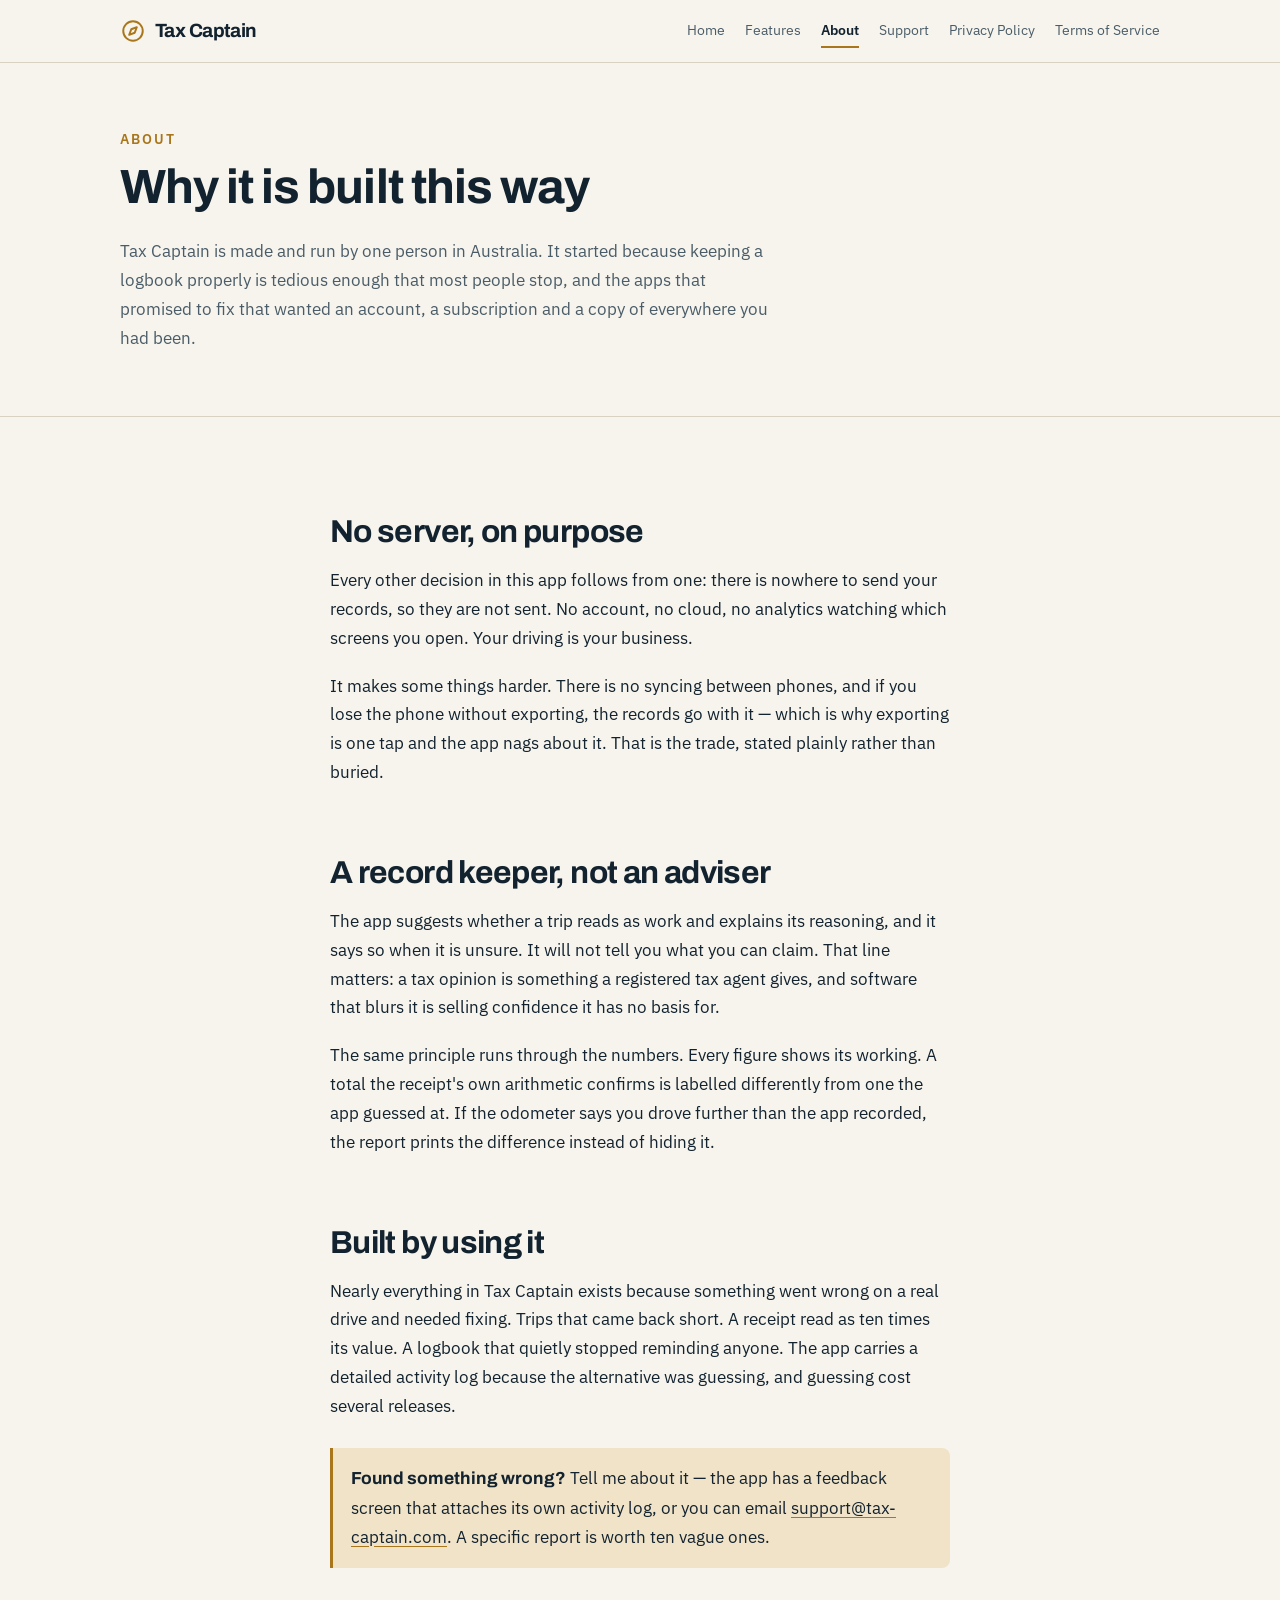
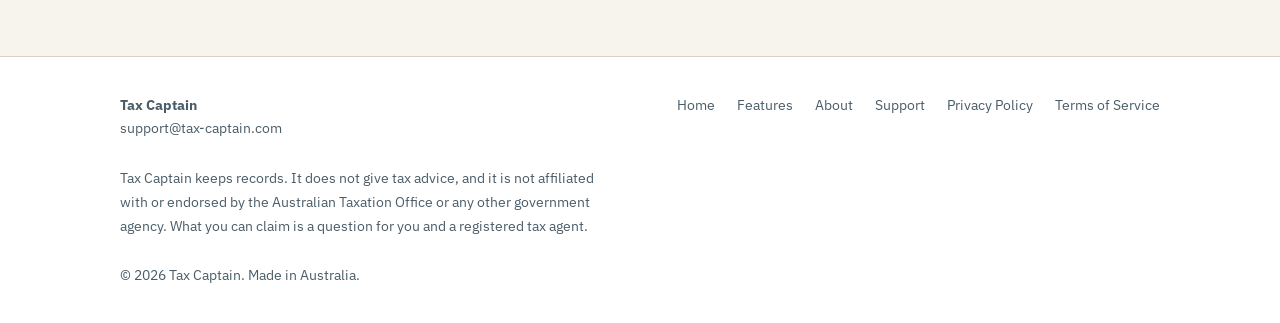
==== about.html @ 71556b91 "Tax Captain website" ====
<!doctype html>
<html lang="en-AU">
<head>
<meta charset="utf-8">
<meta name="viewport" content="width=device-width, initial-scale=1">
<title>About — Tax Captain</title>
<meta name="description" content="Who makes Tax Captain and why it is built the way it is.">
<link rel="canonical" href="https://tax-captain.com/about.html">
<link rel="preconnect" href="https://fonts.googleapis.com">
<link rel="preconnect" href="https://fonts.gstatic.com" crossorigin>
<link rel="stylesheet" href="https://fonts.googleapis.com/css2?family=Archivo:wght@600;700&family=IBM+Plex+Sans:wght@400;600&display=swap">
<link rel="stylesheet" href="styles.css">
</head>
<body>

<header class="masthead">
  <div class="wrap">
    <a class="brand" href="index.html">
      <svg viewBox="0 0 24 24" fill="none" stroke="currentColor" stroke-width="1.8"
           stroke-linecap="round" stroke-linejoin="round" aria-hidden="true">
        <circle cx="12" cy="12" r="9"/>
        <path d="M15.5 8.5 13.6 13.6 8.5 15.5l1.9-5.1z"/>
      </svg>
      Tax Captain
    </a>
    <nav class="nav" aria-label="Main">
      <a href="index.html">Home</a>
      <a href="features.html">Features</a>
      <a href="about.html" aria-current="page">About</a>
      <a href="support.html">Support</a>
      <a href="privacy.html">Privacy Policy</a>
      <a href="terms.html">Terms of Service</a>
    </nav>
  </div>
</header>

<main>

<div class="page-head">
  <div class="wrap">
    <p class="kicker">About</p>
    <h1>Why it is built this way</h1>
    <p>
      Tax Captain is made and run by one person in Australia. It started
      because keeping a logbook properly is tedious enough that most people
      stop, and the apps that promised to fix that wanted an account, a
      subscription and a copy of everywhere you had been.
    </p>
  </div>
</div>

<section>
  <div class="wrap prose">
    <h2>No server, on purpose</h2>
    <p>
      Every other decision in this app follows from one: there is nowhere to
      send your records, so they are not sent. No account, no cloud, no
      analytics watching which screens you open. Your driving is your
      business.
    </p>
    <p>
      It makes some things harder. There is no syncing between phones, and if
      you lose the phone without exporting, the records go with it — which is
      why exporting is one tap and the app nags about it. That is the trade,
      stated plainly rather than buried.
    </p>

    <h2>A record keeper, not an adviser</h2>
    <p>
      The app suggests whether a trip reads as work and explains its
      reasoning, and it says so when it is unsure. It will not tell you what
      you can claim. That line matters: a tax opinion is something a
      registered tax agent gives, and software that blurs it is selling
      confidence it has no basis for.
    </p>
    <p>
      The same principle runs through the numbers. Every figure shows its
      working. A total the receipt's own arithmetic confirms is labelled
      differently from one the app guessed at. If the odometer says you drove
      further than the app recorded, the report prints the difference instead
      of hiding it.
    </p>

    <h2>Built by using it</h2>
    <p>
      Nearly everything in Tax Captain exists because something went wrong on
      a real drive and needed fixing. Trips that came back short. A receipt
      read as ten times its value. A logbook that quietly stopped reminding
      anyone. The app carries a detailed activity log because the alternative
      was guessing, and guessing cost several releases.
    </p>

    <div class="note">
      <p>
        <strong>Found something wrong?</strong> Tell me about it — the app has
        a feedback screen that attaches its own activity log, or you can email
        <a href="mailto:support@tax-captain.com">support@tax-captain.com</a>.
        A specific report is worth ten vague ones.
      </p>
    </div>
  </div>
</section>

</main>
<footer>
  <div class="wrap">
    <div class="cols">
      <div>
        <strong>Tax Captain</strong><br>
        <a href="mailto:support@tax-captain.com">support@tax-captain.com</a>
      </div>
      <nav aria-label="Footer">
        <a href="index.html">Home</a>
        <a href="features.html">Features</a>
        <a href="about.html">About</a>
        <a href="support.html">Support</a>
        <a href="privacy.html">Privacy Policy</a>
        <a href="terms.html">Terms of Service</a>
      </nav>
    </div>
    <p class="fine">
      Tax Captain keeps records. It does not give tax advice, and it is not
      affiliated with or endorsed by the Australian Taxation Office or any
      other government agency. What you can claim is a question for you and a
      registered tax agent.
    </p>
    <p class="fine">&copy; 2026 Tax Captain. Made in Australia.</p>
  </div>
</footer>

</body>
</html>
---- styles.css ----
/* Tax Captain — one stylesheet for the whole site.
   ------------------------------------------------------------------
   The look is a ship's log: a paper ground, hairline rules, navy ink
   and one brass accent used sparingly. A captain keeping the log is
   the oldest version of what this app does, so the site is set like a
   logbook page rather than like a SaaS landing page. */

:root {
  --ink:        #12222F;
  --ink-soft:   #4A5C68;
  --paper:      #F7F4ED;
  --paper-2:    #FFFFFF;
  --rule:       #D9D2C4;
  --brass:      #A9761B;
  --brass-soft: #F0E3C8;
  --navy:       #0E2233;

  --measure: 66ch;
  --wide: 1080px;

  --step--1: clamp(0.82rem, 0.79rem + 0.15vw, 0.9rem);
  --step-0:  clamp(1rem, 0.96rem + 0.2vw, 1.09rem);
  --step-1:  clamp(1.2rem, 1.12rem + 0.4vw, 1.45rem);
  --step-2:  clamp(1.5rem, 1.34rem + 0.8vw, 2rem);
  --step-3:  clamp(1.95rem, 1.6rem + 1.75vw, 3.1rem);
}

@media (prefers-color-scheme: dark) {
  :root {
    --ink:        #EDE7DA;
    --ink-soft:   #A9B4BD;
    --paper:      #0C1922;
    --paper-2:    #12232F;
    --rule:       #263B49;
    --brass:      #E0AE4E;
    --brass-soft: #2A2013;
    --navy:       #081520;
  }
}

*, *::before, *::after { box-sizing: border-box; }

html { -webkit-text-size-adjust: 100%; }

body {
  margin: 0;
  background: var(--paper);
  color: var(--ink);
  font-family: 'IBM Plex Sans', ui-sans-serif, system-ui, -apple-system,
    'Segoe UI', Roboto, sans-serif;
  font-size: var(--step-0);
  line-height: 1.65;
  -webkit-font-smoothing: antialiased;
}

h1, h2, h3, .brand {
  font-family: Archivo, ui-sans-serif, system-ui, -apple-system, sans-serif;
  font-weight: 700;
  line-height: 1.1;
  letter-spacing: -0.02em;
  text-wrap: balance;
  margin: 0 0 0.5em;
}

h1 { font-size: var(--step-3); }
h2 { font-size: var(--step-2); margin-top: 2.2em; }
h3 { font-size: var(--step-1); margin-top: 1.8em; }

p, ul, ol { margin: 0 0 1.1em; }
ul, ol { padding-left: 1.2em; }
li { margin-bottom: 0.4em; }

a { color: inherit; text-decoration-color: var(--brass); text-underline-offset: 3px; }
a:hover { color: var(--brass); }
a:focus-visible, button:focus-visible {
  outline: 2px solid var(--brass);
  outline-offset: 3px;
  border-radius: 3px;
}

.wrap { width: 100%; max-width: var(--wide); margin-inline: auto; padding-inline: 20px; }
.prose { max-width: var(--measure); }
.prose h2:first-of-type { margin-top: 1.2em; }

/* ---------------------------------------------------------- masthead -- */

.masthead {
  border-bottom: 1px solid var(--rule);
  background: var(--paper);
  position: sticky;
  top: 0;
  z-index: 10;
}

.masthead .wrap {
  display: flex;
  flex-wrap: wrap;
  align-items: center;
  gap: 8px 22px;
  padding-block: 14px;
}

.brand {
  font-size: 1.2rem;
  letter-spacing: -0.03em;
  margin: 0;
  display: inline-flex;
  align-items: center;
  gap: 9px;
  text-decoration: none;
  margin-right: auto;
}

.brand svg { width: 26px; height: 26px; flex: none; color: var(--brass); }

.nav { display: flex; flex-wrap: wrap; gap: 4px 20px; font-size: var(--step--1); }

.nav a {
  text-decoration: none;
  color: var(--ink-soft);
  padding-block: 4px;
  border-bottom: 2px solid transparent;
}

.nav a:hover { color: var(--brass); }

.nav a[aria-current='page'] {
  color: var(--ink);
  border-bottom-color: var(--brass);
  font-weight: 600;
}

/* ------------------------------------------------------------- hero -- */

.hero {
  background: var(--navy);
  color: #F2EDE1;
  padding-block: clamp(56px, 9vw, 104px);
  border-bottom: 1px solid var(--rule);
}

.hero h1 { max-width: 16ch; }
.hero .lede { font-size: var(--step-1); max-width: 46ch; color: #C7D2DA; margin-bottom: 1.4em; }
.hero .rule { width: 72px; height: 3px; background: var(--brass); margin-bottom: 26px; }

.badges { display: flex; flex-wrap: wrap; gap: 10px; font-size: var(--step--1); }

.badge {
  border: 1px solid rgba(233, 222, 200, 0.28);
  border-radius: 999px;
  padding: 5px 13px;
  color: #E4DBC9;
}

/* ------------------------------------------------------------ pages -- */

.page-head {
  border-bottom: 1px solid var(--rule);
  padding-block: clamp(36px, 6vw, 64px);
}

.page-head .kicker {
  font-size: var(--step--1);
  letter-spacing: 0.14em;
  text-transform: uppercase;
  color: var(--brass);
  font-weight: 600;
  margin-bottom: 10px;
}

.page-head p { max-width: var(--measure); color: var(--ink-soft); margin-bottom: 0; }

section { padding-block: clamp(36px, 5vw, 60px); }
section + section { border-top: 1px solid var(--rule); }

/* ------------------------------------------------------------- grid -- */

.cards {
  display: grid;
  gap: 22px;
  grid-template-columns: repeat(auto-fit, minmax(258px, 1fr));
  margin-top: 8px;
}

.card {
  background: var(--paper-2);
  border: 1px solid var(--rule);
  border-radius: 10px;
  padding: 22px;
}

.card h3 { margin-top: 0; font-size: var(--step-1); }
.card p:last-child { margin-bottom: 0; }

.card .num {
  font-family: Archivo, sans-serif;
  font-size: var(--step--1);
  letter-spacing: 0.14em;
  color: var(--brass);
  font-weight: 700;
  display: block;
  margin-bottom: 8px;
}

/* A ledger row: label left, detail right, hairline between. */
.ledger { border-top: 1px solid var(--rule); margin-top: 18px; }

.ledger > div {
  border-bottom: 1px solid var(--rule);
  padding-block: 16px;
  display: grid;
  gap: 4px 28px;
  grid-template-columns: minmax(0, 15rem) minmax(0, 1fr);
}

@media (max-width: 640px) { .ledger > div { grid-template-columns: 1fr; } }

.ledger dt, .ledger .term {
  font-family: Archivo, sans-serif;
  font-weight: 700;
  margin: 0;
}

.ledger dd, .ledger .detail { margin: 0; color: var(--ink-soft); }

.note {
  background: var(--brass-soft);
  border-left: 3px solid var(--brass);
  padding: 16px 18px;
  border-radius: 0 8px 8px 0;
  margin-block: 1.6em;
  max-width: var(--measure);
}

.note p:last-child { margin-bottom: 0; }
.note strong { font-family: Archivo, sans-serif; }

.cta {
  display: inline-block;
  background: var(--brass);
  color: #12222F;
  font-family: Archivo, sans-serif;
  font-weight: 700;
  text-decoration: none;
  padding: 12px 24px;
  border-radius: 8px;
  margin-top: 6px;
}

.cta:hover { color: #12222F; filter: brightness(1.07); }

.updated {
  font-size: var(--step--1);
  color: var(--ink-soft);
  border-top: 1px solid var(--rule);
  padding-top: 14px;
  margin-top: 2.4em;
  max-width: var(--measure);
}

/* ----------------------------------------------------------- footer -- */

footer {
  border-top: 1px solid var(--rule);
  background: var(--paper-2);
  padding-block: 36px;
  font-size: var(--step--1);
  color: var(--ink-soft);
}

footer .cols {
  display: flex;
  flex-wrap: wrap;
  gap: 18px 44px;
  justify-content: space-between;
}

footer nav { display: flex; flex-wrap: wrap; gap: 6px 22px; }
footer a { text-decoration: none; }
footer a:hover { color: var(--brass); }
footer .fine { margin-top: 26px; margin-bottom: 0; max-width: 62ch; }

@media (prefers-reduced-motion: reduce) {
  * { animation: none !important; transition: none !important; }
}

/* On a phone the six nav links wrap to three lines. A sticky header that
   tall eats a third of the screen, so below 700px it scrolls away with the
   rest of the page and the links tighten up. */
@media (max-width: 700px) {
  .masthead { position: static; }
  .nav { gap: 2px 16px; }
}
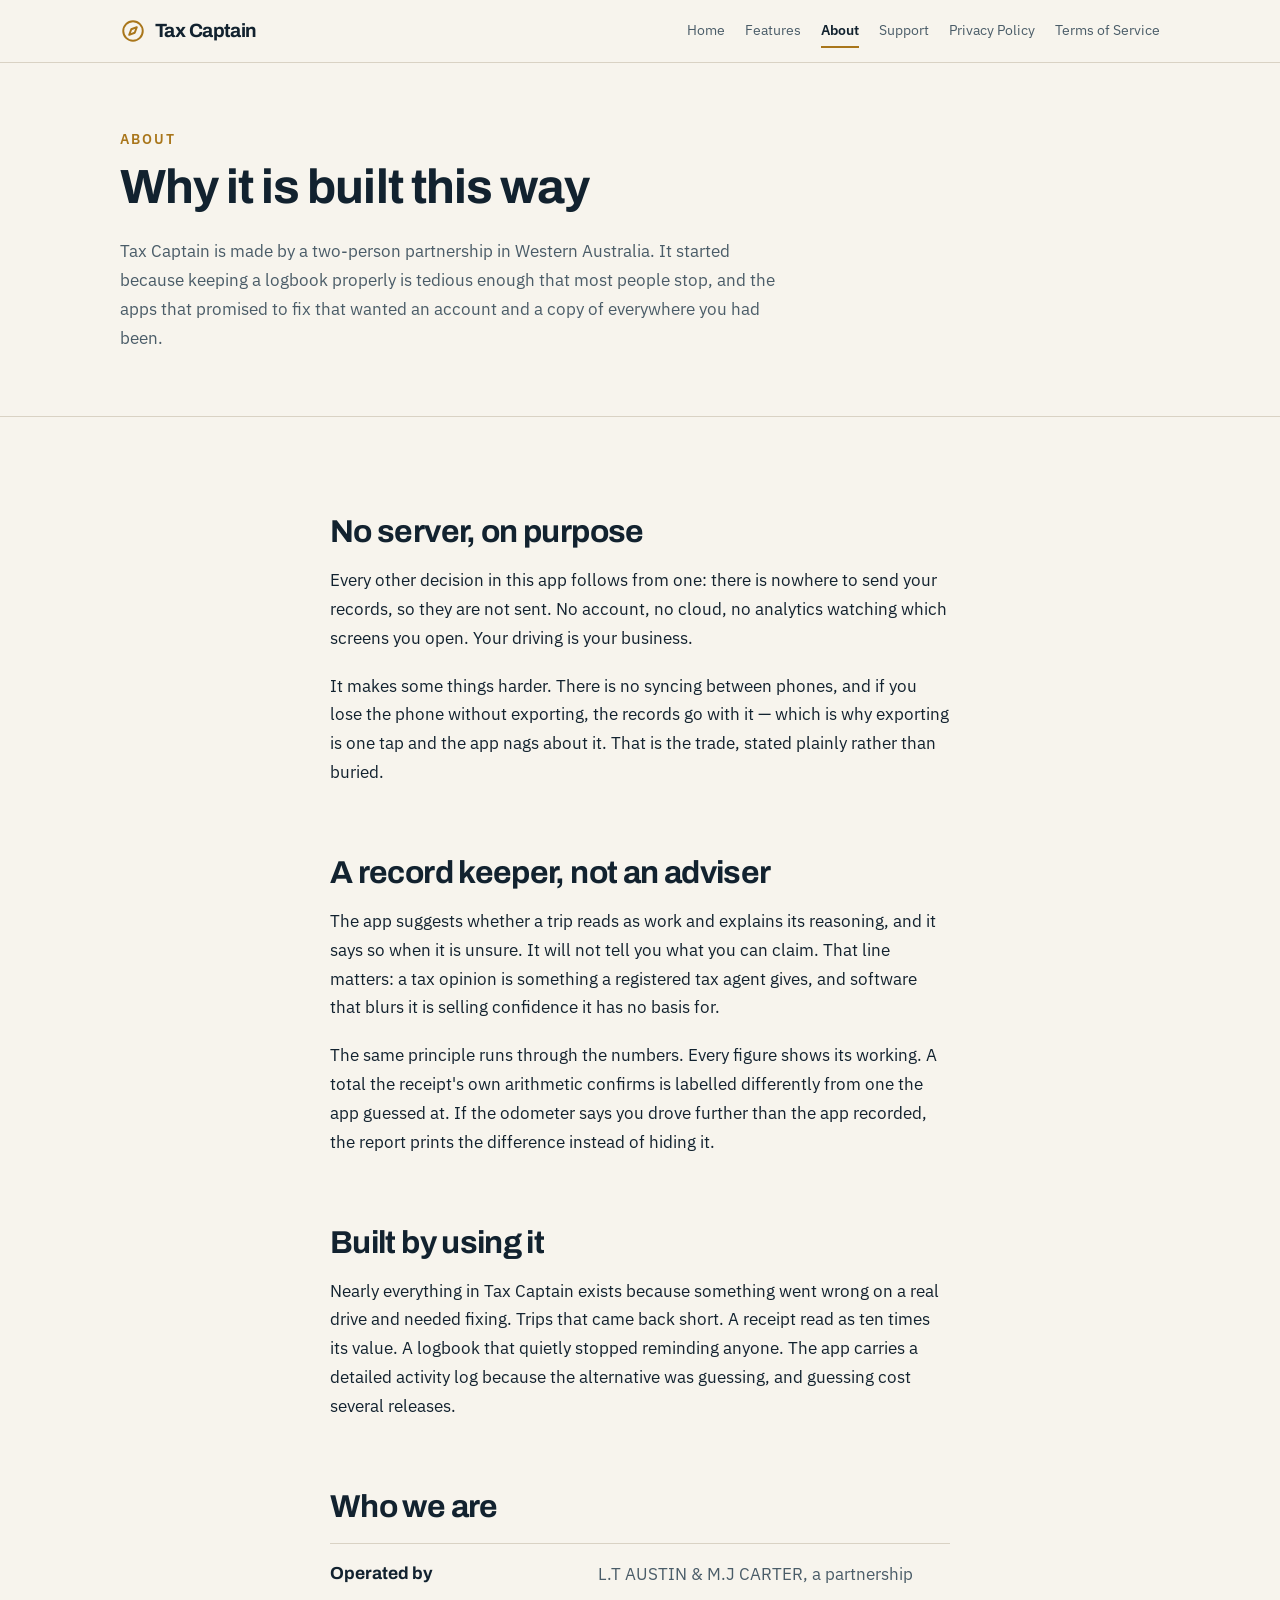
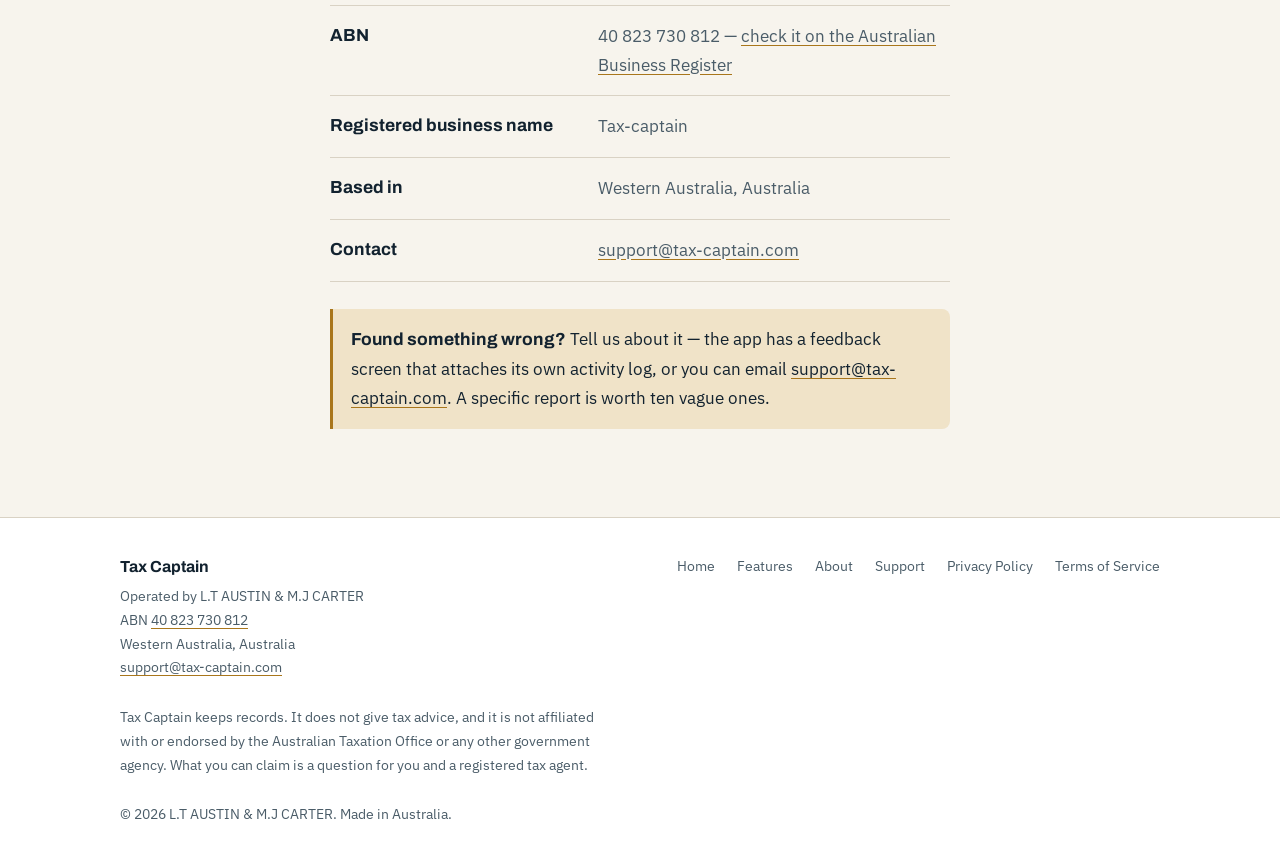
==== commit f1d97405: "Website update 2026-09-24" ====
--- a/about.html
+++ b/about.html
@@ -6,6 +6,13 @@
 <title>About — Tax Captain</title>
 <meta name="description" content="Who makes Tax Captain and why it is built the way it is.">
 <link rel="canonical" href="https://tax-captain.com/about.html">
+<link rel="icon" href="favicon.svg" type="image/svg+xml">
+<meta name="theme-color" content="#0E2233">
+<meta property="og:site_name" content="Tax Captain">
+<meta property="og:title" content="About - Tax Captain">
+<meta property="og:description" content="Who makes Tax Captain, and why it is built without an account or a server.">
+<meta property="og:url" content="https://tax-captain.com/about.html">
+<meta property="og:type" content="website">
 <link rel="preconnect" href="https://fonts.googleapis.com">
 <link rel="preconnect" href="https://fonts.gstatic.com" crossorigin>
 <link rel="stylesheet" href="https://fonts.googleapis.com/css2?family=Archivo:wght@600;700&family=IBM+Plex+Sans:wght@400;600&display=swap">
@@ -41,10 +48,10 @@
     <p class="kicker">About</p>
     <h1>Why it is built this way</h1>
     <p>
-      Tax Captain is made and run by one person in Australia. It started
-      because keeping a logbook properly is tedious enough that most people
-      stop, and the apps that promised to fix that wanted an account, a
-      subscription and a copy of everywhere you had been.
+      Tax Captain is made by a two-person partnership in Western Australia.
+      It started because keeping a logbook properly is tedious enough that
+      most people stop, and the apps that promised to fix that wanted an
+      account and a copy of everywhere you had been.
     </p>
   </div>
 </div>
@@ -90,9 +97,36 @@
       was guessing, and guessing cost several releases.
     </p>
 
+    <h2>Who we are</h2>
+    <div class="ledger">
+      <div>
+        <p class="term">Operated by</p>
+        <p class="detail">L.T AUSTIN &amp; M.J CARTER, a partnership</p>
+      </div>
+      <div>
+        <p class="term">ABN</p>
+        <p class="detail">
+          40 823 730 812 &mdash;
+          <a href="https://abr.business.gov.au/ABN/View?abn=40823730812" rel="noopener">check it on the Australian Business Register</a>
+        </p>
+      </div>
+      <div>
+        <p class="term">Registered business name</p>
+        <p class="detail">Tax-captain</p>
+      </div>
+      <div>
+        <p class="term">Based in</p>
+        <p class="detail">Western Australia, Australia</p>
+      </div>
+      <div>
+        <p class="term">Contact</p>
+        <p class="detail"><a href="mailto:support@tax-captain.com">support@tax-captain.com</a></p>
+      </div>
+    </div>
+
     <div class="note">
       <p>
-        <strong>Found something wrong?</strong> Tell me about it — the app has
+        <strong>Found something wrong?</strong> Tell us about it — the app has
         a feedback screen that attaches its own activity log, or you can email
         <a href="mailto:support@tax-captain.com">support@tax-captain.com</a>.
         A specific report is worth ten vague ones.
@@ -105,9 +139,12 @@
 <footer>
   <div class="wrap">
     <div class="cols">
-      <div>
-        <strong>Tax Captain</strong><br>
-        <a href="mailto:support@tax-captain.com">support@tax-captain.com</a>
+      <div class="org">
+        <p class="org-name">Tax Captain</p>
+        <p>Operated by L.T AUSTIN &amp; M.J CARTER</p>
+        <p>ABN <a href="https://abr.business.gov.au/ABN/View?abn=40823730812" rel="noopener">40 823 730 812</a></p>
+        <p>Western Australia, Australia</p>
+        <p><a href="mailto:support@tax-captain.com">support@tax-captain.com</a></p>
       </div>
       <nav aria-label="Footer">
         <a href="index.html">Home</a>
@@ -124,7 +161,7 @@
       other government agency. What you can claim is a question for you and a
       registered tax agent.
     </p>
-    <p class="fine">&copy; 2026 Tax Captain. Made in Australia.</p>
+    <p class="fine">&copy; 2026 L.T AUSTIN &amp; M.J CARTER. Made in Australia.</p>
   </div>
 </footer>
 
--- a/styles.css
+++ b/styles.css
@@ -14,6 +14,9 @@
   --brass:      #A9761B;
   --brass-soft: #F0E3C8;
   --navy:       #0E2233;
+  --work:       #2F6B4F;
+  --work-soft:  #DDEDE3;
+  --margin:     #C9533D;
 
   --measure: 66ch;
   --wide: 1080px;
@@ -35,6 +38,9 @@
     --brass:      #E0AE4E;
     --brass-soft: #2A2013;
     --navy:       #081520;
+    --work:       #8FD1AE;
+    --work-soft:  #163326;
+    --margin:     #E07A63;
   }
 }
 
@@ -133,11 +139,31 @@
 /* ------------------------------------------------------------- hero -- */
 
 .hero {
-  background: var(--navy);
+  background-color: var(--navy);
+  /* Chart paper: the faint grid a navigator plots a course on. */
+  background-image:
+    linear-gradient(rgba(233, 222, 200, 0.05) 1px, transparent 1px),
+    linear-gradient(90deg, rgba(233, 222, 200, 0.05) 1px, transparent 1px);
+  background-size: 44px 44px;
+  background-position: -1px -1px;
   color: #F2EDE1;
-  padding-block: clamp(56px, 9vw, 104px);
+  padding-block: clamp(48px, 7vw, 88px);
   border-bottom: 1px solid var(--rule);
 }
+
+.hero .wrap {
+  display: grid;
+  gap: clamp(32px, 5vw, 56px);
+  align-items: center;
+}
+
+@media (min-width: 900px) {
+  .hero .wrap { grid-template-columns: minmax(0, 1.05fr) minmax(0, 0.95fr); }
+}
+
+.hero figure { margin: 0; }
+.hero figure svg { display: block; width: 100%; height: auto; max-width: 520px; margin-inline: auto; }
+.hero figcaption { font-size: var(--step--1); color: #9FB0BC; text-align: center; margin-top: 10px; }
 
 .hero h1 { max-width: 16ch; }
 .hero .lede { font-size: var(--step-1); max-width: 46ch; color: #C7D2DA; margin-bottom: 1.4em; }
@@ -291,3 +317,147 @@
   .masthead { position: static; }
   .nav { gap: 2px 16px; }
 }
+
+
+/* --------------------------------------------------------------- icons -- */
+
+.icon {
+  width: 48px;
+  height: 48px;
+  border-radius: 12px;
+  background: var(--brass-soft);
+  color: var(--brass);
+  display: grid;
+  place-items: center;
+  margin-bottom: 14px;
+}
+
+.icon svg { width: 27px; height: 27px; }
+
+h2 .h-icon {
+  display: inline-grid;
+  place-items: center;
+  width: 34px;
+  height: 34px;
+  border-radius: 10px;
+  background: var(--brass-soft);
+  color: var(--brass);
+  vertical-align: -6px;
+  margin-right: 10px;
+}
+
+h2 .h-icon svg { width: 20px; height: 20px; }
+
+.section-lede { color: var(--ink-soft); max-width: var(--measure); margin-bottom: 22px; }
+
+/* ------------------------------------------------------ the log page -- */
+/* A page out of the year-end report, set like a ledger book: ruled lines,
+   figures in columns, and the red margin rule a real logbook has. */
+
+.logpage {
+  margin: 0;
+  background: var(--paper-2);
+  border: 1px solid var(--rule);
+  border-radius: 10px;
+  box-shadow: 0 1px 0 var(--rule), 0 18px 40px -28px rgba(14, 34, 51, 0.45);
+  overflow: hidden;
+}
+
+.logpage-head {
+  display: flex;
+  flex-wrap: wrap;
+  justify-content: space-between;
+  gap: 4px 16px;
+  padding: 14px 20px 12px 28px;
+  border-bottom: 2px solid var(--ink);
+  font-size: var(--step--1);
+}
+
+.logpage-head strong {
+  font-family: Archivo, sans-serif;
+  text-transform: uppercase;
+  letter-spacing: 0.12em;
+}
+
+.logpage-head span { color: var(--ink-soft); }
+
+.table-scroll { overflow-x: auto; }
+
+.logpage table {
+  width: 100%;
+  min-width: 620px;
+  border-collapse: collapse;
+  font-size: var(--step--1);
+  font-variant-numeric: tabular-nums;
+  background-image: linear-gradient(90deg, transparent 18px, var(--margin) 18px, var(--margin) 19px, transparent 19px);
+  background-repeat: repeat-y;
+}
+
+.logpage th, .logpage td {
+  text-align: left;
+  padding: 11px 14px;
+  border-bottom: 1px solid var(--rule);
+  vertical-align: middle;
+}
+
+.logpage th:first-child, .logpage td:first-child { padding-left: 32px; white-space: nowrap; }
+
+.logpage th {
+  font-family: Archivo, sans-serif;
+  font-weight: 700;
+  font-size: 0.78rem;
+  letter-spacing: 0.1em;
+  text-transform: uppercase;
+  color: var(--ink-soft);
+}
+
+.logpage .num { text-align: right; white-space: nowrap; }
+.logpage .private td { color: var(--ink-soft); }
+
+.logpage tfoot td {
+  border-bottom: 0;
+  border-top: 2px solid var(--ink);
+  font-weight: 600;
+}
+
+.chip {
+  display: inline-block;
+  font-size: 0.74rem;
+  font-weight: 600;
+  letter-spacing: 0.06em;
+  text-transform: uppercase;
+  padding: 3px 9px;
+  border-radius: 999px;
+  white-space: nowrap;
+}
+
+.chip.work { background: var(--work-soft); color: var(--work); }
+.chip.private { background: var(--rule); color: var(--ink-soft); }
+
+.logpage figcaption {
+  padding: 12px 20px 14px 28px;
+  font-size: var(--step--1);
+  color: var(--ink-soft);
+  border-top: 1px solid var(--rule);
+  max-width: none;
+}
+
+/* ------------------------------------------------------- who we are -- */
+
+.org p { margin: 0; }
+.org .org-name {
+  font-family: Archivo, sans-serif;
+  font-weight: 700;
+  color: var(--ink);
+  font-size: 1rem;
+  margin-bottom: 4px;
+}
+
+.org a { text-decoration: underline; text-decoration-color: var(--brass); }
+
+/* ------------------------------------------------------------ split -- */
+
+.split { display: grid; gap: 8px 56px; }
+@media (min-width: 900px) { .split { grid-template-columns: 1fr 1fr; } }
+.split .prose { max-width: none; }
+.split h2:first-child { margin-top: 0; }
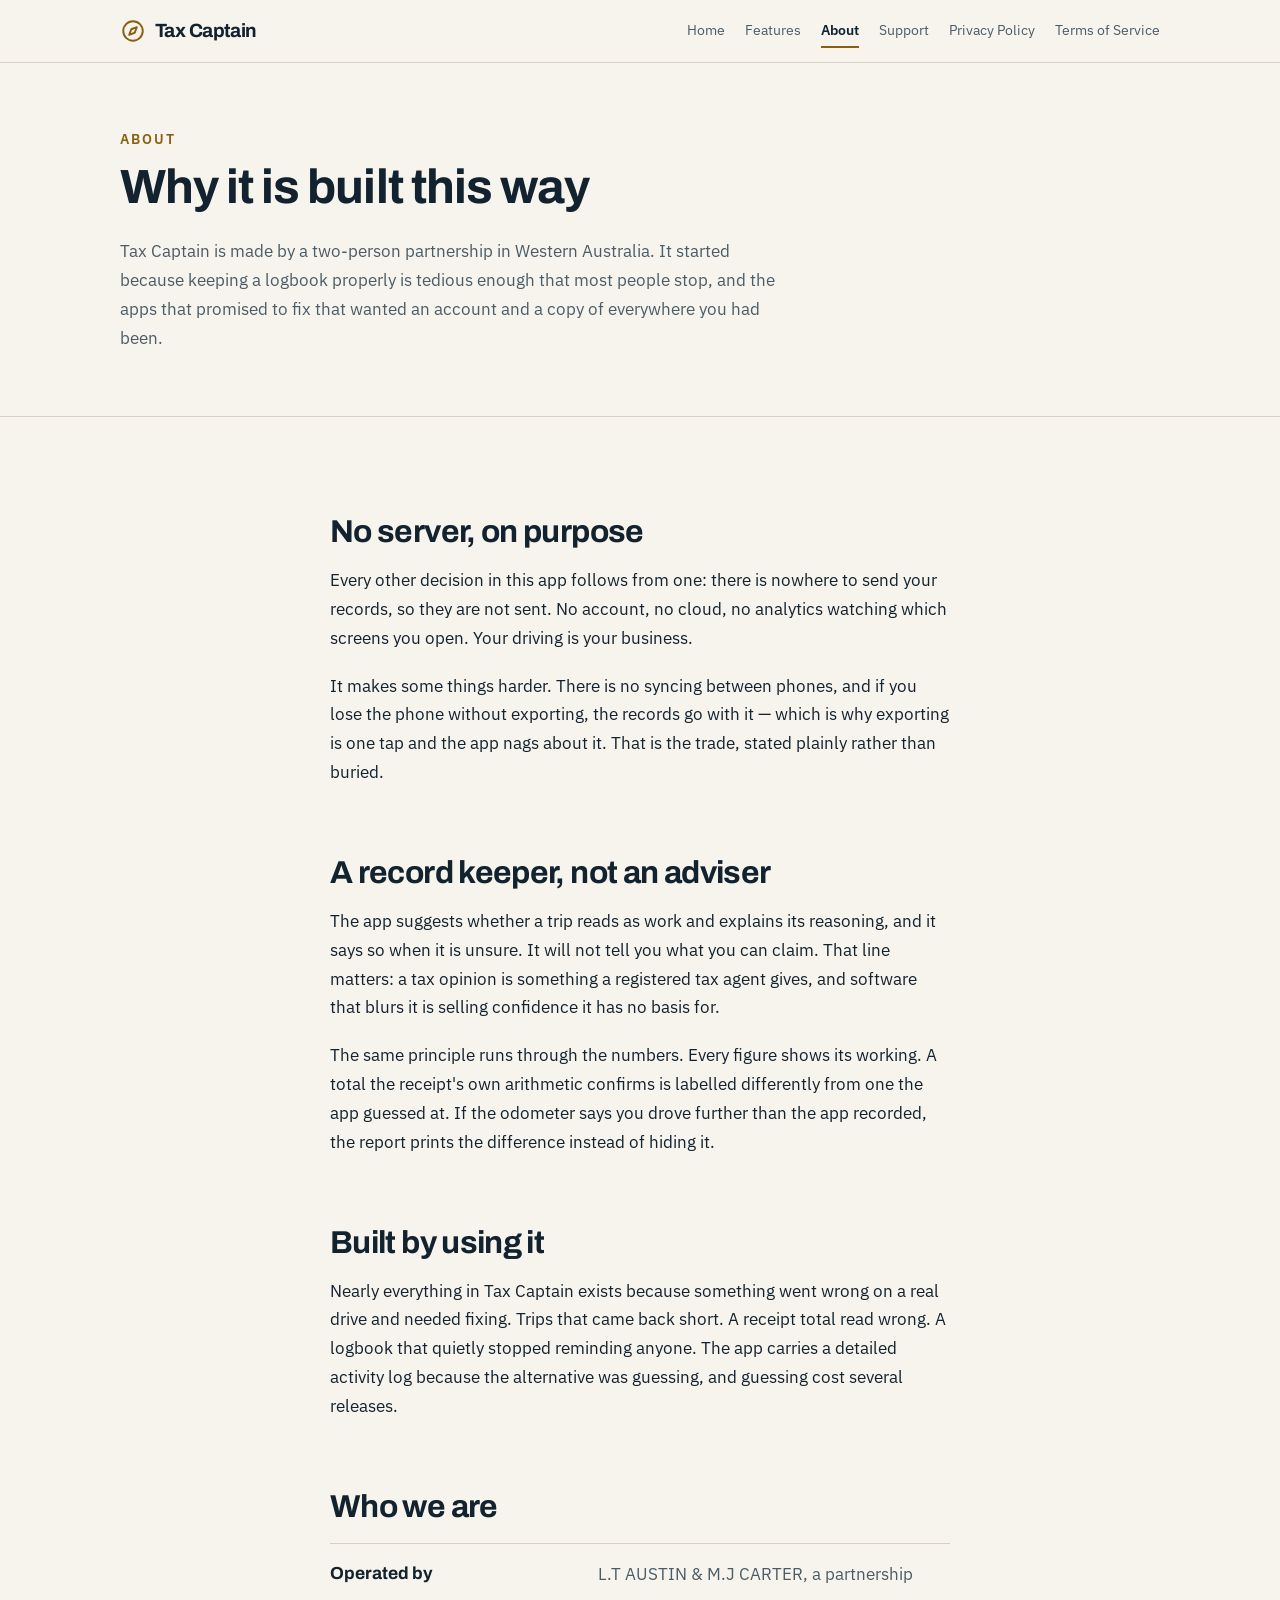
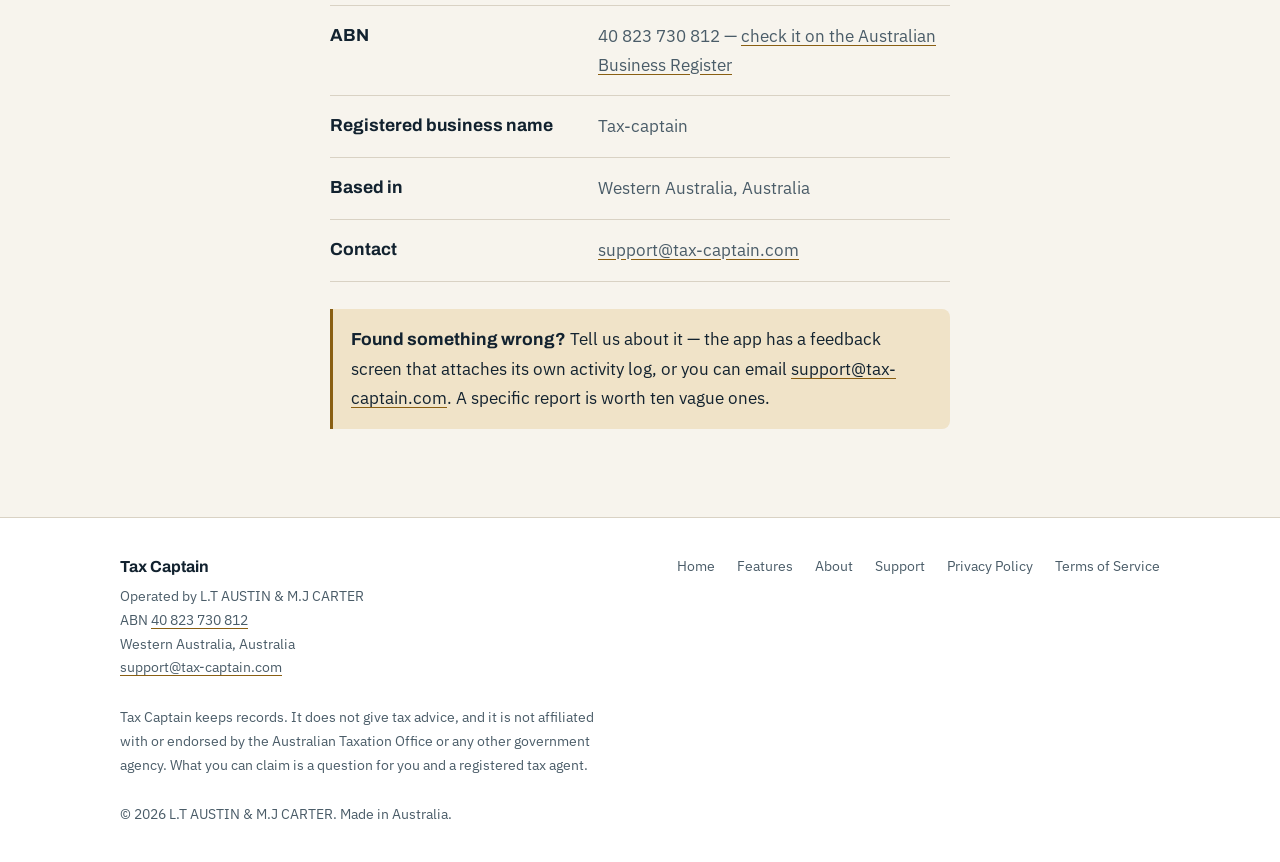
==== commit 75e122ee: "Fix review findings: sample dates, both app stores, contrast, 404, share image - Home sample ledger:" ====
--- a/about.html
+++ b/about.html
@@ -7,12 +7,18 @@
 <meta name="description" content="Who makes Tax Captain and why it is built the way it is.">
 <link rel="canonical" href="https://tax-captain.com/about.html">
 <link rel="icon" href="favicon.svg" type="image/svg+xml">
+<link rel="apple-touch-icon" href="apple-touch-icon.png">
 <meta name="theme-color" content="#0E2233">
 <meta property="og:site_name" content="Tax Captain">
-<meta property="og:title" content="About - Tax Captain">
+<meta property="og:title" content="About — Tax Captain">
 <meta property="og:description" content="Who makes Tax Captain, and why it is built without an account or a server.">
 <meta property="og:url" content="https://tax-captain.com/about.html">
 <meta property="og:type" content="website">
+<meta property="og:image" content="https://tax-captain.com/og-image.png">
+<meta property="og:image:width" content="1200">
+<meta property="og:image:height" content="630">
+<meta property="og:image:alt" content="Tax Captain: your work logbook keeps itself.">
+<meta name="twitter:card" content="summary_large_image">
 <link rel="preconnect" href="https://fonts.googleapis.com">
 <link rel="preconnect" href="https://fonts.gstatic.com" crossorigin>
 <link rel="stylesheet" href="https://fonts.googleapis.com/css2?family=Archivo:wght@600;700&family=IBM+Plex+Sans:wght@400;600&display=swap">
@@ -92,7 +98,7 @@
     <p>
       Nearly everything in Tax Captain exists because something went wrong on
       a real drive and needed fixing. Trips that came back short. A receipt
-      read as ten times its value. A logbook that quietly stopped reminding
+      total read wrong. A logbook that quietly stopped reminding
       anyone. The app carries a detailed activity log because the alternative
       was guessing, and guessing cost several releases.
     </p>
--- a/styles.css
+++ b/styles.css
@@ -11,7 +11,8 @@
   --paper:      #F7F4ED;
   --paper-2:    #FFFFFF;
   --rule:       #D9D2C4;
-  --brass:      #A9761B;
+  --brass:      #8A5F12;   /* 5:1 on --paper, so brass text passes WCAG AA */
+  --on-brass:   #FFFFFF;
   --brass-soft: #F0E3C8;
   --navy:       #0E2233;
   --work:       #2F6B4F;
@@ -36,6 +37,7 @@
     --paper-2:    #12232F;
     --rule:       #263B49;
     --brass:      #E0AE4E;
+    --on-brass:   #12222F;
     --brass-soft: #2A2013;
     --navy:       #081520;
     --work:       #8FD1AE;
@@ -167,7 +169,7 @@
 
 .hero h1 { max-width: 16ch; }
 .hero .lede { font-size: var(--step-1); max-width: 46ch; color: #C7D2DA; margin-bottom: 1.4em; }
-.hero .rule { width: 72px; height: 3px; background: var(--brass); margin-bottom: 26px; }
+.hero .rule { width: 72px; height: 3px; background: #E0AE4E; margin-bottom: 26px; }
 
 .badges { display: flex; flex-wrap: wrap; gap: 10px; font-size: var(--step--1); }
 
@@ -264,7 +266,7 @@
 .cta {
   display: inline-block;
   background: var(--brass);
-  color: #12222F;
+  color: var(--on-brass);
   font-family: Archivo, sans-serif;
   font-weight: 700;
   text-decoration: none;
@@ -273,7 +275,7 @@
   margin-top: 6px;
 }
 
-.cta:hover { color: #12222F; filter: brightness(1.07); }
+.cta:hover { color: var(--on-brass); filter: brightness(1.07); }
 
 .updated {
   font-size: var(--step--1);
